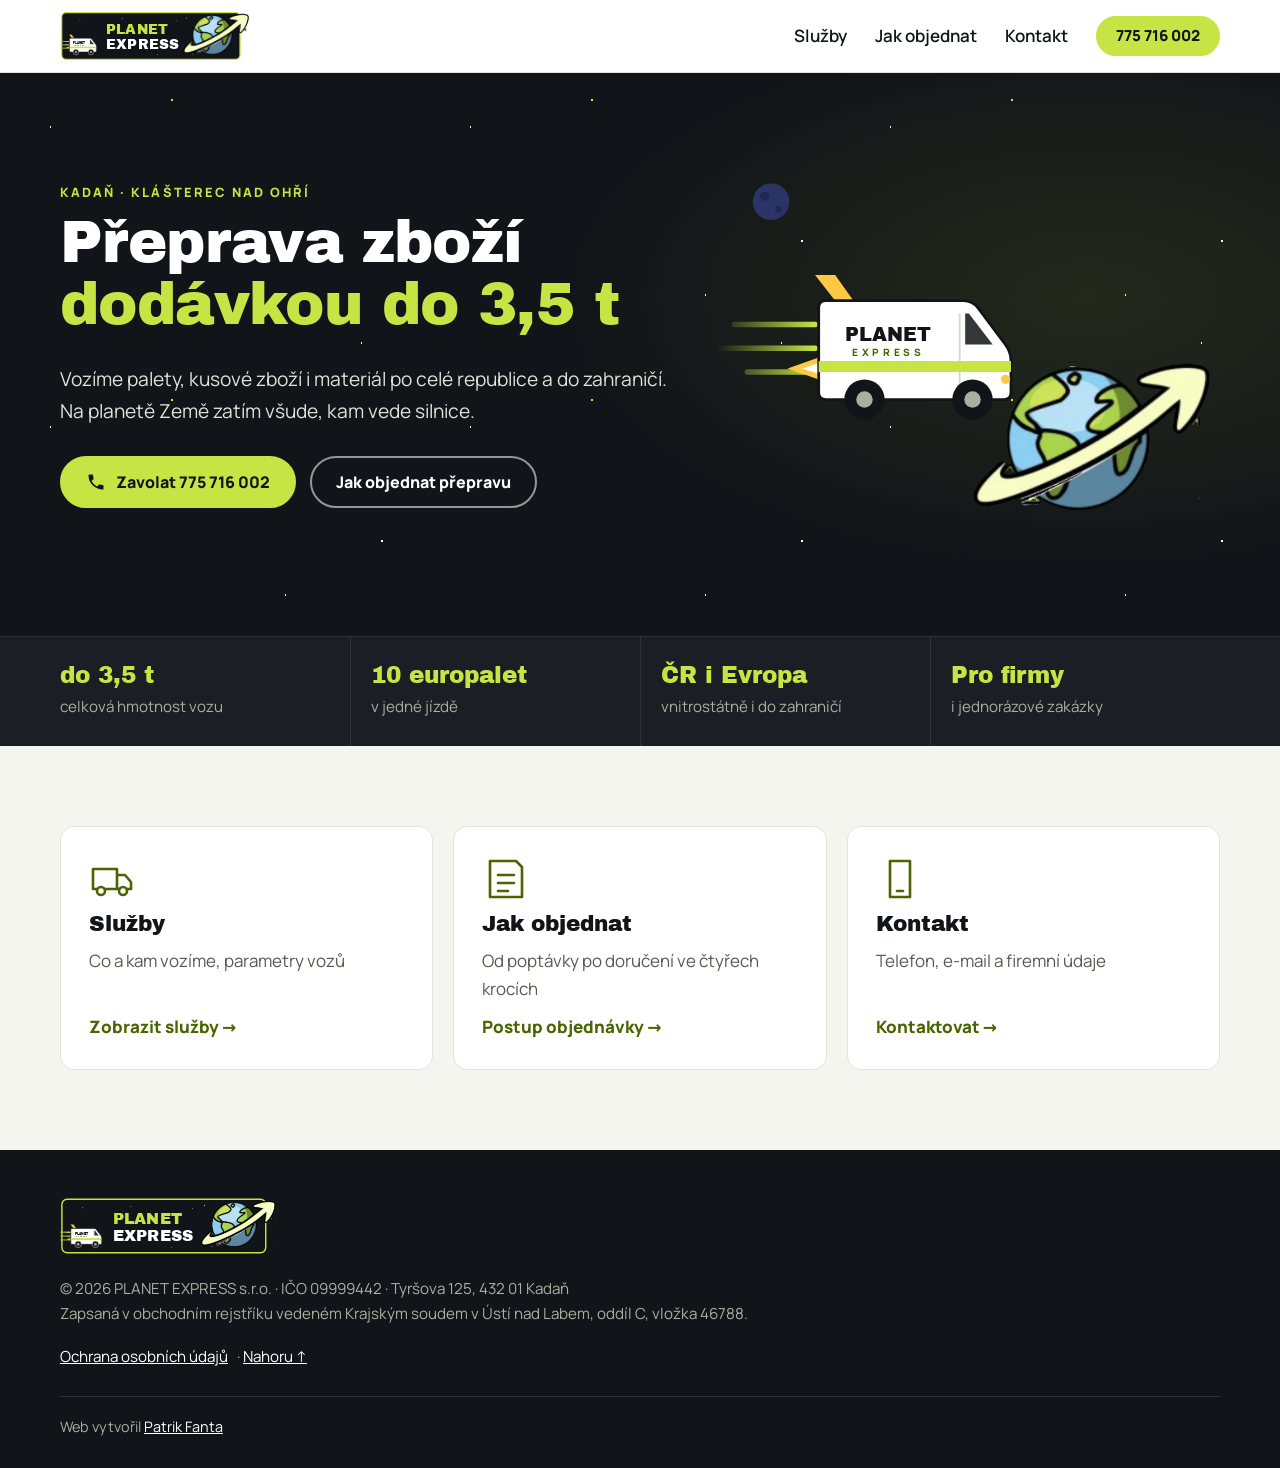
==== index.html @ 635c23ac "Planeta se šipkou z originálního loga v logu, úvodu i ikoně Co-Authored-By: Claude Opus 5.5 <noreply" ====
<!DOCTYPE html>
<html lang="cs">
<head>
<meta charset="utf-8">
<meta name="viewport" content="width=device-width, initial-scale=1">
<title>Planet Express | Přeprava zboží dodávkou | Kadaň a Klášterec nad Ohří</title>
<meta name="description" content="Přeprava zboží a palet dodávkou do 3,5 t z Kadaně a Klášterce nad Ohří po celé ČR i do zahraničí. Až 10 europalet v jedné jízdě.">
<link rel="canonical" href="https://patrikfanta-cze.github.io/planet-express-web/">
<meta property="og:type" content="website">
<meta property="og:title" content="Planet Express | Přeprava zboží dodávkou | Kadaň a Klášterec nad Ohří">
<meta property="og:description" content="Přeprava zboží a palet dodávkou do 3,5 t z Kadaně a Klášterce nad Ohří po celé ČR i do zahraničí. Až 10 europalet v jedné jízdě.">
<meta property="og:locale" content="cs_CZ">
<meta name="theme-color" content="#111418">
<link rel="icon" href="favicon.png?v=4" type="image/png">
<link rel="stylesheet" href="css/fonts.css?v=2">
<link rel="stylesheet" href="css/style.css?v=5">
<script type="application/ld+json">
{
  "@context": "https://schema.org",
  "@type": "LocalBusiness",
  "name": "PLANET EXPRESS s.r.o.",
  "description": "Přeprava zboží dodávkou do 3,5 t, až 10 europalet.",
  "url": "https://patrikfanta-cze.github.io/planet-express-web/",
  "telephone": "+420775716002",
  "email": "z.pechanek@gmail.com",
  "foundingDate": "2021",
  "vatID": "CZ09999442",
  "address": { "@type": "PostalAddress", "streetAddress": "Tyršova 125", "postalCode": "43201", "addressLocality": "Kadaň", "addressCountry": "CZ" },
  "areaServed": ["Česká republika", "Evropa"]
}
</script>
</head>
<body>
<a class="skip" href="#obsah">Přeskočit na obsah</a>

<header class="header" id="top">
  <div class="wrap header__inner">
    <a class="brand" href="#top" aria-label="Planet Express – úvod">
      <svg class="logo" viewBox="0 0 920 270" role="img" aria-label="Planet Express">
<defs>
          <linearGradient id="spd-h" x1="0" x2="1"><stop offset="0" stop-color="#c6e443" stop-opacity="0"/><stop offset="1" stop-color="#c6e443"/></linearGradient>
        </defs>
        <!-- černý štítek -->
        <rect x="8" y="22" width="860" height="226" rx="22" fill="#111418" stroke="#c6e443" stroke-width="6"/>
        <!-- hvězdy -->
        <g fill="#fff"><circle cx="300" cy="52" r="2"/><circle cx="560" cy="62" r="1.6"/><circle cx="470" cy="226" r="1.6"/><circle cx="96" cy="58" r="1.6"/><circle cx="640" cy="222" r="2"/></g>
        <circle cx="610" cy="48" r="2.4" fill="#ffc845"/>

        <!-- dodávka -->
        <g transform="translate(-30 40) scale(.62)">
          <path d="M30 196h88M10 222h108M44 248h74" stroke="url(#spd-h)" stroke-width="9" stroke-linecap="round"/>
          <path d="M122 232l-34 12 34 12z" fill="#ffc845" stroke="#111418" stroke-width="3" stroke-linejoin="round"/>
          <path d="M140 170l-22-28h22l20 28z" fill="#ffc845" stroke="#111418" stroke-width="3" stroke-linejoin="round"/>
          <path d="M130 170h150q10 0 16 8l30 40q6 8 6 18v34q0 8-8 8H130q-8 0-8-8v-92q0-8 8-8z" fill="#fff" stroke="#111418" stroke-width="4"/>
          <path d="M286 184l26 34h-30v-34z" fill="#111418" opacity=".85"/>
          <path d="M276 184v86" stroke="#d5d9cc" stroke-width="2"/>
          <rect x="124" y="236" width="206" height="12" fill="#c6e443"/>
          <text x="198" y="214" text-anchor="middle" font-family="Archivo Black, sans-serif" font-size="21" fill="#111418">PLANET</text>
          <text x="198" y="231" text-anchor="middle" font-family="Manrope, sans-serif" font-weight="800" font-size="11" letter-spacing="4" fill="#4a6400">EXPRESS</text>
          <circle cx="326" cy="256" r="5" fill="#ffc845"/>
          <circle cx="172" cy="278" r="22" fill="#111418" stroke="#fff" stroke-width="3"/><circle cx="172" cy="278" r="9" fill="#a9b0a0"/>
          <circle cx="290" cy="278" r="22" fill="#111418" stroke="#fff" stroke-width="3"/><circle cx="290" cy="278" r="9" fill="#a9b0a0"/>
        </g>

        <!-- nápis -->
        <text x="222" y="126" font-family="Archivo Black, sans-serif" font-size="66" fill="#c6e443" letter-spacing="1">PLANET</text>
        <text x="222" y="198" font-family="Archivo Black, sans-serif" font-size="66" fill="#ffffff" letter-spacing="1">EXPRESS</text>

        <!-- planeta se šipkou z originálního loga klienta -->
        <image href="img/planeta.png?v=1" x="585" y="25" width="330" height="204"/>
</svg>
    </a>
    <button class="nav-toggle" type="button" aria-expanded="false" aria-controls="nav">
      <span class="nav-toggle__bars" aria-hidden="true"></span><span class="sr">Menu</span>
    </button>
    <nav class="nav" id="nav">
      <a href="sluzby.html">Služby</a>
      <a href="jak-objednat.html">Jak objednat</a>
      <a href="kontakt.html">Kontakt</a>
      <a class="btn btn--small" href="tel:+420775716002">775 716 002</a>
    </nav>
  </div>
</header>

<main id="obsah">

  <section class="hero sky">
    <div class="wrap hero__inner">
      <div>
        <p class="eyebrow">Kadaň · Klášterec nad Ohří</p>
        <h1>Přeprava zboží<br><span>dodávkou do 3,5&nbsp;t</span></h1>
        <p class="hero__lead">Vozíme palety, kusové zboží i materiál po celé republice a do zahraničí. Na planetě Země zatím všude, kam vede silnice.</p>
        <div class="hero__actions">
          <a class="btn" href="tel:+420775716002"><svg viewBox="0 0 24 24" aria-hidden="true"><path d="M6.6 10.8a15.1 15.1 0 0 0 6.6 6.6l2.2-2.2a1 1 0 0 1 1-.25 11.4 11.4 0 0 0 3.6.57 1 1 0 0 1 1 1V20a1 1 0 0 1-1 1A17 17 0 0 1 3 4a1 1 0 0 1 1-1h3.5a1 1 0 0 1 1 1c0 1.25.2 2.45.57 3.57a1 1 0 0 1-.25 1z"/></svg> Zavolat 775 716 002</a>
          <a class="btn btn--ghost" href="jak-objednat.html">Jak objednat přepravu</a>
        </div>
      </div>
      <div class="hero__art"><svg viewBox="0 0 560 440" role="img" aria-label="Ilustrace: dodávka Planet Express letí vesmírem k zeměkouli">
  <defs>
    <radialGradient id="pl" cx="35%" cy="25%" r="80%">
      <stop offset="0" stop-color="#9fd8ff"/><stop offset=".55" stop-color="#4a9be0"/><stop offset="1" stop-color="#1d4f8a"/>
    </radialGradient>
    <linearGradient id="trail" x1="0" x2="1">
      <stop offset="0" stop-color="#c6e443" stop-opacity="0"/><stop offset="1" stop-color="#c6e443"/>
    </linearGradient>
  </defs>
  <circle cx="70" cy="62" r="20" fill="#2a3566"/><circle cx="63" cy="56" r="5" fill="#1f2852"/><circle cx="78" cy="70" r="3.5" fill="#1f2852"/>
  <image href="img/planeta.png?v=1" x="283" y="236" width="270" height="167"/>
  <g class="van-float">
    <path d="M30 196h88M10 222h108M44 248h74" stroke="url(#trail)" stroke-width="6" stroke-linecap="round"/>
    <path d="M122 232l-34 12 34 12z" fill="#ffc845"/><path d="M122 238l-18 6 18 6z" fill="#fff"/>
    <path d="M140 170l-22-28h22l20 28z" fill="#ffc845"/>
    <path d="M130 170h150q10 0 16 8l30 40q6 8 6 18v34q0 8-8 8H130q-8 0-8-8v-92q0-8 8-8z" fill="#ffffff" stroke="#111418" stroke-width="3"/>
    <path d="M286 184l26 34h-30v-34z" fill="#111418" opacity=".85"/>
    <path d="M276 184v86" stroke="#d5d9cc" stroke-width="2"/>
    <rect x="122" y="236" width="210" height="12" fill="#c6e443"/>
    <text x="198" y="214" text-anchor="middle" font-family="Archivo Black, sans-serif" font-size="21" fill="#111418">PLANET</text>
    <text x="198" y="231" text-anchor="middle" font-family="Manrope, sans-serif" font-weight="800" font-size="11" letter-spacing="4" fill="#4a6400">EXPRESS</text>
    <circle cx="326" cy="256" r="5" fill="#ffc845"/>
    <circle cx="172" cy="278" r="22" fill="#111418"/><circle cx="172" cy="278" r="9" fill="#a9b0a0"/>
    <circle cx="290" cy="278" r="22" fill="#111418"/><circle cx="290" cy="278" r="9" fill="#a9b0a0"/>
  </g>
</svg></div>
    </div>
  </section>

  <section class="facts" aria-label="Ve zkratce">
    <div class="wrap facts__grid">
      <div><strong>do 3,5&nbsp;t</strong><span>celková hmotnost vozu</span></div>
      <div><strong>10 europalet</strong><span>v jedné jízdě</span></div>
      <div><strong>ČR i Evropa</strong><span>vnitrostátně i do zahraničí</span></div>
      <div><strong>Pro firmy</strong><span>i jednorázové zakázky</span></div>
    </div>
  </section>

  <section class="section crossroads" aria-label="Rozcestník">
    <div class="wrap crossroads__grid">
      <a class="tile" href="sluzby.html"><svg viewBox="0 0 48 48" aria-hidden="true" fill="none" stroke="#4a6400" stroke-width="2.6" stroke-linecap="round" stroke-linejoin="round"><path d="M4 14h24v20H4zM28 20h8l6 7v7H28z"/><circle cx="12" cy="36" r="4" fill="#fff"/><circle cx="34" cy="36" r="4" fill="#fff"/></svg><strong>Služby</strong><span>Co a kam vozíme, parametry vozů</span><span class="tile__go">Zobrazit služby →</span></a>
      <a class="tile" href="jak-objednat.html"><svg viewBox="0 0 48 48" aria-hidden="true" fill="none" stroke="#4a6400" stroke-width="2.6" stroke-linecap="round" stroke-linejoin="round"><path d="M14 6h20l6 6v30H8V6h6"/><path d="M16 20h16M16 28h16M16 36h10"/></svg><strong>Jak objednat</strong><span>Od poptávky po doručení ve čtyřech krocích</span><span class="tile__go">Postup objednávky →</span></a>
      <a class="tile" href="kontakt.html"><svg viewBox="0 0 48 48" aria-hidden="true" fill="none" stroke="#4a6400" stroke-width="2.6" stroke-linecap="round" stroke-linejoin="round"><path d="M14 6h20v36H14z"/><path d="M21 36h6"/></svg><strong>Kontakt</strong><span>Telefon, e-mail a firemní údaje</span><span class="tile__go">Kontaktovat →</span></a>
    </div>
  </section>

</main>

<footer class="footer">
  <div class="wrap footer__inner">
    <a class="brand" href="#top" aria-label="Planet Express – úvod">
      <svg class="logo" viewBox="0 0 920 270" role="img" aria-label="Planet Express">
<defs>
          <linearGradient id="spd-f" x1="0" x2="1"><stop offset="0" stop-color="#c6e443" stop-opacity="0"/><stop offset="1" stop-color="#c6e443"/></linearGradient>
        </defs>
        <!-- černý štítek -->
        <rect x="8" y="22" width="860" height="226" rx="22" fill="#111418" stroke="#c6e443" stroke-width="6"/>
        <!-- hvězdy -->
        <g fill="#fff"><circle cx="300" cy="52" r="2"/><circle cx="560" cy="62" r="1.6"/><circle cx="470" cy="226" r="1.6"/><circle cx="96" cy="58" r="1.6"/><circle cx="640" cy="222" r="2"/></g>
        <circle cx="610" cy="48" r="2.4" fill="#ffc845"/>

        <!-- dodávka -->
        <g transform="translate(-30 40) scale(.62)">
          <path d="M30 196h88M10 222h108M44 248h74" stroke="url(#spd-f)" stroke-width="9" stroke-linecap="round"/>
          <path d="M122 232l-34 12 34 12z" fill="#ffc845" stroke="#111418" stroke-width="3" stroke-linejoin="round"/>
          <path d="M140 170l-22-28h22l20 28z" fill="#ffc845" stroke="#111418" stroke-width="3" stroke-linejoin="round"/>
          <path d="M130 170h150q10 0 16 8l30 40q6 8 6 18v34q0 8-8 8H130q-8 0-8-8v-92q0-8 8-8z" fill="#fff" stroke="#111418" stroke-width="4"/>
          <path d="M286 184l26 34h-30v-34z" fill="#111418" opacity=".85"/>
          <path d="M276 184v86" stroke="#d5d9cc" stroke-width="2"/>
          <rect x="124" y="236" width="206" height="12" fill="#c6e443"/>
          <text x="198" y="214" text-anchor="middle" font-family="Archivo Black, sans-serif" font-size="21" fill="#111418">PLANET</text>
          <text x="198" y="231" text-anchor="middle" font-family="Manrope, sans-serif" font-weight="800" font-size="11" letter-spacing="4" fill="#4a6400">EXPRESS</text>
          <circle cx="326" cy="256" r="5" fill="#ffc845"/>
          <circle cx="172" cy="278" r="22" fill="#111418" stroke="#fff" stroke-width="3"/><circle cx="172" cy="278" r="9" fill="#a9b0a0"/>
          <circle cx="290" cy="278" r="22" fill="#111418" stroke="#fff" stroke-width="3"/><circle cx="290" cy="278" r="9" fill="#a9b0a0"/>
        </g>

        <!-- nápis -->
        <text x="222" y="126" font-family="Archivo Black, sans-serif" font-size="66" fill="#c6e443" letter-spacing="1">PLANET</text>
        <text x="222" y="198" font-family="Archivo Black, sans-serif" font-size="66" fill="#ffffff" letter-spacing="1">EXPRESS</text>

        <!-- planeta se šipkou z originálního loga klienta -->
        <image href="img/planeta.png?v=1" x="585" y="25" width="330" height="204"/>
</svg>
    </a>
    <span>© <span id="rok">2026</span> PLANET EXPRESS s.r.o. · IČO 09999442 · Tyršova 125, 432 01 Kadaň<br>Zapsaná v obchodním rejstříku vedeném Krajským soudem v Ústí nad Labem, oddíl C, vložka 46788.</span>
    <span class="footer__links"><a href="ochrana-osobnich-udaju.html">Ochrana osobních údajů</a> · <a href="#top">Nahoru ↑</a></span>
    <p class="made">Web vytvořil <a href="mailto:patrik.fanta@gmail.com">Patrik Fanta</a></p>
  </div>
</footer>

<a class="call-fab" href="tel:+420775716002" aria-label="Zavolat na 775 716 002">
  <svg viewBox="0 0 24 24" aria-hidden="true"><path d="M6.6 10.8a15.1 15.1 0 0 0 6.6 6.6l2.2-2.2a1 1 0 0 1 1-.25 11.4 11.4 0 0 0 3.6.57 1 1 0 0 1 1 1V20a1 1 0 0 1-1 1A17 17 0 0 1 3 4a1 1 0 0 1 1-1h3.5a1 1 0 0 1 1 1c0 1.25.2 2.45.57 3.57a1 1 0 0 1-.25 1z"/></svg>
</a>

<script src="js/main.js?v=1"></script>
<!-- Anonymní měření návštěvnosti bez cookies (GoatCounter), skript hostovaný lokálně -->
<script data-goatcounter="https://planet-express.goatcounter.com/count" async src="js/count.js"></script>
</body>
</html>
---- css/fonts.css ----
/* Self-hosted fonts (SIL Open Font License) */
@font-face {
  font-family: 'Manrope';
  font-style: normal;
  font-weight: 400;
  font-display: swap;
  src: url(../fonts/manrope-400-latin-ext.woff2) format('woff2');
  unicode-range: U+0100-02BA, U+02BD-02C5, U+02C7-02CC, U+02CE-02D7, U+02DD-02FF, U+0304, U+0308, U+0329, U+1D00-1DBF, U+1E00-1E9F, U+1EF2-1EFF, U+2020, U+20A0-20AB, U+20AD-20C0, U+2113, U+2C60-2C7F, U+A720-A7FF;
}
@font-face {
  font-family: 'Manrope';
  font-style: normal;
  font-weight: 400;
  font-display: swap;
  src: url(../fonts/manrope-400-latin.woff2) format('woff2');
  unicode-range: U+0000-00FF, U+0131, U+0152-0153, U+02BB-02BC, U+02C6, U+02DA, U+02DC, U+0304, U+0308, U+0329, U+2000-206F, U+20AC, U+2122, U+2191, U+2193, U+2212, U+2215, U+FEFF, U+FFFD;
}
@font-face {
  font-family: 'Manrope';
  font-style: normal;
  font-weight: 600;
  font-display: swap;
  src: url(../fonts/manrope-600-latin-ext.woff2) format('woff2');
  unicode-range: U+0100-02BA, U+02BD-02C5, U+02C7-02CC, U+02CE-02D7, U+02DD-02FF, U+0304, U+0308, U+0329, U+1D00-1DBF, U+1E00-1E9F, U+1EF2-1EFF, U+2020, U+20A0-20AB, U+20AD-20C0, U+2113, U+2C60-2C7F, U+A720-A7FF;
}
@font-face {
  font-family: 'Manrope';
  font-style: normal;
  font-weight: 600;
  font-display: swap;
  src: url(../fonts/manrope-600-latin.woff2) format('woff2');
  unicode-range: U+0000-00FF, U+0131, U+0152-0153, U+02BB-02BC, U+02C6, U+02DA, U+02DC, U+0304, U+0308, U+0329, U+2000-206F, U+20AC, U+2122, U+2191, U+2193, U+2212, U+2215, U+FEFF, U+FFFD;
}
@font-face {
  font-family: 'Manrope';
  font-style: normal;
  font-weight: 800;
  font-display: swap;
  src: url(../fonts/manrope-800-latin-ext.woff2) format('woff2');
  unicode-range: U+0100-02BA, U+02BD-02C5, U+02C7-02CC, U+02CE-02D7, U+02DD-02FF, U+0304, U+0308, U+0329, U+1D00-1DBF, U+1E00-1E9F, U+1EF2-1EFF, U+2020, U+20A0-20AB, U+20AD-20C0, U+2113, U+2C60-2C7F, U+A720-A7FF;
}
@font-face {
  font-family: 'Manrope';
  font-style: normal;
  font-weight: 800;
  font-display: swap;
  src: url(../fonts/manrope-800-latin.woff2) format('woff2');
  unicode-range: U+0000-00FF, U+0131, U+0152-0153, U+02BB-02BC, U+02C6, U+02DA, U+02DC, U+0304, U+0308, U+0329, U+2000-206F, U+20AC, U+2122, U+2191, U+2193, U+2212, U+2215, U+FEFF, U+FFFD;
}
@font-face {
  font-family: 'Archivo Black';
  font-style: normal;
  font-weight: 400;
  font-display: swap;
  src: url(../fonts/archivo-black-400-latin-ext.woff2) format('woff2');
  unicode-range: U+0100-02BA, U+02BD-02C5, U+02C7-02CC, U+02CE-02D7, U+02DD-02FF, U+0304, U+0308, U+0329, U+1D00-1DBF, U+1E00-1E9F, U+1EF2-1EFF, U+2020, U+20A0-20AB, U+20AD-20C0, U+2113, U+2C60-2C7F, U+A720-A7FF;
}
@font-face {
  font-family: 'Archivo Black';
  font-style: normal;
  font-weight: 400;
  font-display: swap;
  src: url(../fonts/archivo-black-400-latin.woff2) format('woff2');
  unicode-range: U+0000-00FF, U+0131, U+0152-0153, U+02BB-02BC, U+02C6, U+02DA, U+02DC, U+0304, U+0308, U+0329, U+2000-206F, U+20AC, U+2122, U+2191, U+2193, U+2212, U+2215, U+FEFF, U+FFFD;
}
---- css/style.css ----
:root {
  --space: #111418;        /* téměř černá – tmavé sekce, text */
  --space-2: #1b1f25;      /* panely na tmavém */
  --line-dark: #2c323b;
  --paper: #f4f5ef;
  --white: #fff;
  --muted: #565b52;        /* šedý text na světlém */
  --muted-dark: #a9b0a0;   /* šedý text na tmavém */
  --green: #c6e443;        /* limetková – plochy, tlačítka, čáry */
  --green-text: #4a6400;   /* tmavě olivová pro text na světlém pozadí */
  --star: #ffc845;         /* žlutá hvězda – drobné akcenty */
  --radius: 14px;
  --head: 'Archivo Black', 'Arial Black', sans-serif;
  --body: 'Manrope', system-ui, sans-serif;
}

*, *::before, *::after { box-sizing: border-box; }
html { scroll-behavior: smooth; scroll-padding-top: 84px; }
@media (prefers-reduced-motion: reduce) { html { scroll-behavior: auto; } }
body { margin: 0; font: 400 1.0625rem/1.65 var(--body); color: var(--space); background: var(--paper); }
img, svg { max-width: 100%; display: block; }
a { color: var(--green-text); }
h1, h2, h3 { font-family: var(--head); font-weight: 400; line-height: 1.05; margin: 0 0 .5em; letter-spacing: -.01em; }
h1 { font-size: clamp(2.3rem, 5.6vw, 4rem); }
h2 { font-size: clamp(1.8rem, 3.6vw, 2.6rem); }
h3 { font-size: 1.25rem; }
p { margin: 0 0 1em; }
:focus-visible { outline: 3px solid var(--green); outline-offset: 3px; }

.wrap { width: min(1160px, 100% - 32px); margin-inline: auto; }
.sr { position: absolute; width: 1px; height: 1px; overflow: hidden; clip: rect(0 0 0 0); white-space: nowrap; }
.skip { position: absolute; left: -999px; top: 8px; background: var(--space); color: #fff; padding: 8px 14px; z-index: 100; }
.skip:focus { left: 8px; }

.eyebrow { font: 800 .8rem/1.2 var(--body); letter-spacing: .16em; text-transform: uppercase; color: var(--green-text); margin-bottom: .8em; }
.dark .eyebrow, .hero .eyebrow, .page-head .eyebrow { color: var(--green); }

/* Tlačítka */
.btn {
  display: inline-flex; align-items: center; gap: 10px; padding: 14px 24px;
  background: var(--green); color: var(--space); border: 2px solid var(--green); border-radius: 999px;
  font: 800 1rem/1 var(--body); text-decoration: none; cursor: pointer; transition: background .2s, color .2s, border-color .2s, transform .2s;
}
.btn:hover { background: #d8f06a; border-color: #d8f06a; transform: translateY(-1px); }
.btn svg { width: 20px; height: 20px; fill: currentColor; }
.btn--ghost { background: transparent; color: #fff; border-color: rgba(255,255,255,.55); }
.btn--ghost:hover { background: #fff; color: var(--space); border-color: #fff; }
.btn--small { padding: 10px 18px; font-size: .95rem; }

/* Logo */
.brand { display: inline-flex; align-items: center; }
.brand .logo { height: 56px; width: auto; }
.footer .brand .logo { height: 64px; }

/* Hlavička */
.header { position: sticky; top: 0; z-index: 50; background: rgba(255,255,255,.96); backdrop-filter: blur(6px); border-bottom: 1px solid #e2e4da; }
.header__inner { display: flex; align-items: center; justify-content: space-between; min-height: 72px; gap: 20px; }
.nav { display: flex; align-items: center; gap: 28px; }
.nav a:not(.btn) { color: var(--space); text-decoration: none; font-weight: 600; }
.nav a:not(.btn):hover, .nav a[aria-current="page"] { color: var(--green-text); }
.nav a[aria-current="page"] { text-decoration: underline; text-decoration-thickness: 3px; text-underline-offset: 8px; text-decoration-color: var(--green); }
.nav-toggle { display: none; background: none; border: 0; padding: 10px; cursor: pointer; }
.nav-toggle__bars, .nav-toggle__bars::before, .nav-toggle__bars::after { display: block; width: 26px; height: 3px; border-radius: 2px; background: var(--space); position: relative; transition: transform .2s; }
.nav-toggle__bars::before, .nav-toggle__bars::after { content: ""; position: absolute; left: 0; }
.nav-toggle__bars::before { top: -8px; }
.nav-toggle__bars::after { top: 8px; }
.nav-toggle[aria-expanded="true"] .nav-toggle__bars { background: transparent; }
.nav-toggle[aria-expanded="true"] .nav-toggle__bars::before { transform: translateY(8px) rotate(45deg); }
.nav-toggle[aria-expanded="true"] .nav-toggle__bars::after { transform: translateY(-8px) rotate(-45deg); }

@media (max-width: 860px) {
  .nav-toggle { display: block; }
  .nav { position: absolute; top: 100%; left: 0; right: 0; flex-direction: column; align-items: stretch; gap: 0;
    background: var(--white); border-bottom: 1px solid #e2e4da; padding: 8px 16px 16px; display: none; }
  .nav.is-open { display: flex; }
  .nav a:not(.btn) { padding: 12px 0; border-bottom: 1px solid #eef0e8; }
  .nav a[aria-current="page"] { text-decoration: none; }
  .nav .btn { margin-top: 12px; justify-content: center; }
  .brand .logo { height: 46px; }
}

/* Hvězdné nebe (čisté CSS, nic se nestahuje) */
.sky {
  background-color: var(--space);
  background-image:
    radial-gradient(1.5px 1.5px at 12% 18%, #fff 50%, transparent 51%),
    radial-gradient(1px 1px at 27% 62%, #fff 50%, transparent 51%),
    radial-gradient(2px 2px at 41% 9%, var(--star) 50%, transparent 51%),
    radial-gradient(1px 1px at 55% 38%, #fff 50%, transparent 51%),
    radial-gradient(1.5px 1.5px at 68% 74%, #fff 50%, transparent 51%),
    radial-gradient(1px 1px at 79% 22%, #fff 50%, transparent 51%),
    radial-gradient(2px 2px at 91% 56%, #fff 50%, transparent 51%),
    radial-gradient(1px 1px at 6% 84%, #fff 50%, transparent 51%),
    radial-gradient(1px 1px at 35% 88%, var(--star) 50%, transparent 51%),
    radial-gradient(1.5px 1.5px at 86% 90%, #fff 50%, transparent 51%),
    radial-gradient(ellipse 60% 70% at 85% 40%, rgba(198,228,67,.10), transparent 70%);
  background-size: 420px 300px, 420px 300px, 420px 300px, 420px 300px, 420px 300px, 420px 300px, 420px 300px, 420px 300px, 420px 300px, 420px 300px, 100% 100%;
}

/* Úvod */
.hero { position: relative; color: #fff; overflow: hidden; }
.hero h1 { font-size: clamp(2.3rem, 5vw, 3.7rem); }
.hero__inner { display: grid; grid-template-columns: 1.2fr 1fr; align-items: center; gap: 32px; padding: 72px 0 88px; }
.hero h1 span { color: var(--green); }
.hero__lead { font-size: 1.2rem; color: #dfe3d8; max-width: 34em; }
.hero__actions { display: flex; flex-wrap: wrap; gap: 14px; margin-top: 28px; }
.hero__art { position: relative; }
.hero__art svg { width: 100%; height: auto; }
.van-float { animation: float 4s ease-in-out infinite; }
@keyframes float { 50% { transform: translateY(-6px); } }
@media (prefers-reduced-motion: reduce) { .van-float { animation: none; } }
@media (max-width: 860px) {
  .hero__inner { grid-template-columns: 1fr; padding: 48px 0 56px; }
  .hero__art { order: -1; max-width: 460px; }
}

/* Fakta */
.facts { background: var(--space-2); color: #fff; border-top: 1px solid var(--line-dark); }
.facts__grid { display: grid; grid-template-columns: repeat(4, 1fr); }
.facts__grid > div { padding: 26px 20px; border-left: 1px solid var(--line-dark); }
.facts__grid > div:first-child { border-left: 0; padding-left: 0; }
.facts strong { display: block; font: 400 1.45rem/1.1 var(--head); color: var(--green); margin-bottom: 4px; }
.facts span { color: var(--muted-dark); font-size: .95rem; }
@media (max-width: 860px) {
  .facts__grid { grid-template-columns: 1fr 1fr; }
  .facts__grid > div { padding: 20px 14px; border-left: 0; border-top: 1px solid var(--line-dark); }
  .facts__grid > div:nth-child(-n+2) { border-top: 0; }
  .facts__grid > div:nth-child(odd) { padding-left: 0; }
}

/* Sekce */
.section { padding: 80px 0; }
.section--tight { padding: 56px 0; }
.section__head { max-width: 680px; margin-bottom: 40px; }
.section__head p { color: var(--muted); font-size: 1.1rem; }

/* Hlavička podstránky */
.page-head { color: #fff; padding: 64px 0 56px; }
.page-head h1 { margin-bottom: .3em; }
.page-head p:not(.eyebrow) { color: #dfe3d8; font-size: 1.15rem; max-width: 40em; margin: 0; }

/* Rozcestník */
.crossroads__grid { display: grid; grid-template-columns: repeat(3, 1fr); gap: 20px; }
.tile { display: flex; flex-direction: column; gap: 10px; padding: 28px; background: var(--white); border: 1px solid #e2e4da; border-radius: var(--radius);
  color: var(--space); text-decoration: none; transition: transform .2s, box-shadow .2s, border-color .2s; }
.tile:hover { transform: translateY(-3px); box-shadow: 0 14px 30px rgba(17,20,24,.10); border-color: var(--green); }
.tile svg { width: 48px; height: 48px; }
.tile strong { font: 400 1.35rem/1.1 var(--head); }
.tile span { color: var(--muted); }
.tile__go { margin-top: auto; font-weight: 800; color: var(--green-text) !important; }
@media (max-width: 860px) { .crossroads__grid { grid-template-columns: 1fr; } }

/* Služby */
.cards { display: grid; grid-template-columns: repeat(2, 1fr); gap: 20px; }
.card { background: var(--white); border: 1px solid #e2e4da; border-radius: var(--radius); padding: 30px; }
.card svg { width: 52px; height: 52px; margin-bottom: 16px; }
.card p { color: var(--muted); margin: 0; }
.card ul { color: var(--muted); margin: 12px 0 0; padding-left: 1.2em; }
@media (max-width: 760px) { .cards { grid-template-columns: 1fr; } }

/* Vůz – parametry */
.spec { display: grid; grid-template-columns: 1fr 1fr; gap: 40px; align-items: center; }
.spec__list { list-style: none; margin: 0; padding: 0; }
.spec__list li { display: flex; justify-content: space-between; gap: 20px; padding: 14px 0; border-bottom: 1px solid var(--line-dark); }
.spec__list li span { color: var(--muted-dark); }
.spec__list li strong { color: #fff; text-align: right; }
.dark { color: #fff; }
.dark p { color: #dfe3d8; }
@media (max-width: 860px) { .spec { grid-template-columns: 1fr; } }

/* Postup */
.steps { list-style: none; margin: 0; padding: 0; display: grid; grid-template-columns: repeat(4, 1fr); gap: 20px; counter-reset: s; }
.steps li { counter-increment: s; position: relative; background: var(--white); border: 1px solid #e2e4da; border-radius: var(--radius); padding: 28px 24px; }
.steps li::before { content: counter(s); display: grid; place-items: center; width: 46px; height: 46px; border-radius: 50%;
  background: var(--space); color: var(--green); font: 400 1.4rem/1 var(--head); margin-bottom: 16px; }
.steps p { color: var(--muted); margin: 0; }
@media (max-width: 960px) { .steps { grid-template-columns: 1fr 1fr; } }
@media (max-width: 560px) { .steps { grid-template-columns: 1fr; } }

.checklist { list-style: none; padding: 0; margin: 0; display: grid; grid-template-columns: 1fr 1fr; gap: 10px 28px; }
.checklist li { padding-left: 32px; position: relative; }
.checklist li::before { content: ""; position: absolute; left: 0; top: .35em; width: 18px; height: 18px; border-radius: 50%;
  background: var(--green) url("data:image/svg+xml,%3Csvg xmlns='http://www.w3.org/2000/svg' viewBox='0 0 24 24'%3E%3Cpath d='M9 16.2 4.8 12l-1.4 1.4L9 19 21 7l-1.4-1.4z' fill='%23111418'/%3E%3C/svg%3E") center/14px no-repeat; }
@media (max-width: 640px) { .checklist { grid-template-columns: 1fr; } }

/* Výzva */
.cta { color: #fff; border-radius: 22px; padding: 48px; display: flex; align-items: center; justify-content: space-between; gap: 28px; flex-wrap: wrap; }
.cta h2 { margin: 0 0 .2em; }
.cta p { color: #dfe3d8; margin: 0; }
@media (max-width: 560px) { .cta { padding: 32px 22px; } }

/* Kontakt */
.contact { display: grid; grid-template-columns: 1.1fr 1fr; gap: 24px; }
.contact__card { background: var(--white); border: 1px solid #e2e4da; border-radius: var(--radius); padding: 32px; }
.contact__person { font: 400 1.35rem/1.2 var(--head); margin: 0 0 2px; }
.contact__role { color: var(--muted); margin-bottom: 22px; }
.contact__line { display: flex; align-items: center; gap: 14px; padding: 14px 0; border-top: 1px solid #eef0e8; font-size: 1.15rem; font-weight: 600; }
.contact__line svg { width: 22px; height: 22px; fill: var(--green-text); flex: none; }
.contact__line a { color: var(--space); text-decoration: none; overflow-wrap: anywhere; }
.contact__line a:hover { color: var(--green-text); text-decoration: underline; }
.contact dl { margin: 0; display: grid; grid-template-columns: auto 1fr; gap: 10px 20px; }
.contact dt { color: var(--muted); }
.contact dd { margin: 0; font-weight: 600; }
@media (max-width: 860px) { .contact { grid-template-columns: 1fr; } }

/* Dokumenty */
.legal { padding: 56px 0 80px; }
.legal .wrap { max-width: 820px; }
.legal section { margin-bottom: 36px; }
.legal h2 { font-size: 1.8rem; }
.legal h3 { font-size: 1.2rem; margin-top: 1.2em; }
.legal li { margin-bottom: .4em; }
.legal-date { color: var(--muted); }

/* Patička */
.footer { background: var(--space); color: var(--muted-dark); padding: 44px 0 30px; font-size: .95rem; }
.footer__inner { display: grid; gap: 18px; }
.footer a { color: #fff; }
.footer__links a { margin-right: 6px; }
.made { margin: 8px 0 0; padding-top: 18px; border-top: 1px solid var(--line-dark); font-size: .9rem; }

/* Plovoucí tlačítko Zavolat (mobil) */
.call-fab { position: fixed; right: 16px; bottom: 16px; z-index: 60; width: 58px; height: 58px; border-radius: 50%; display: none; place-items: center;
  background: var(--green); box-shadow: 0 8px 24px rgba(17,20,24,.35); opacity: 0; transform: translateY(12px); transition: opacity .2s, transform .2s; pointer-events: none; }
.call-fab svg { width: 26px; height: 26px; fill: var(--space); }
.call-fab.is-shown { opacity: 1; transform: none; pointer-events: auto; }
@media (max-width: 860px) { .call-fab { display: grid; } }

/* 404 */
.notfound { text-align: center; color: #fff; padding: 100px 0 120px; }
.notfound p { color: #dfe3d8; }
.notfound .btn { margin-top: 12px; }
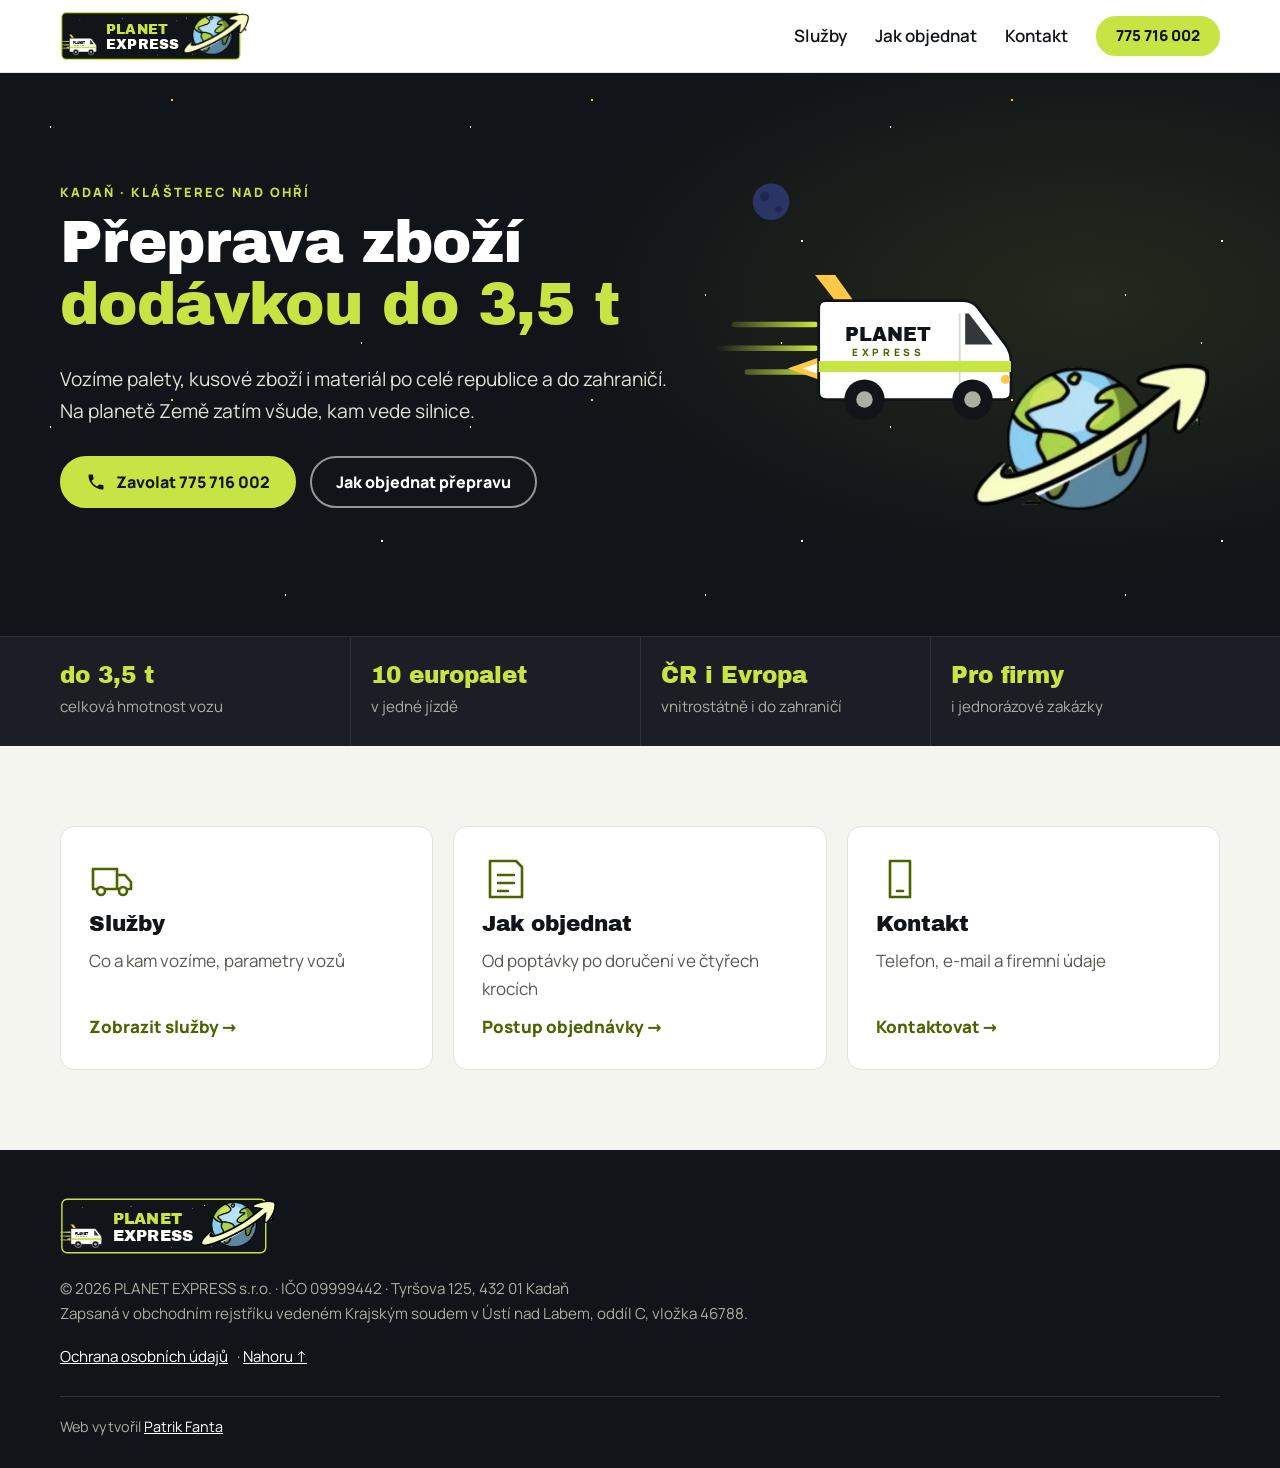
==== commit de0eb8a9: "Čistší výřez planety, výraznější pohyb dodávky Co-Authored-By: Claude Opus 5.5 <noreply@anthropic.co" ====
--- a/index.html
+++ b/index.html
@@ -11,9 +11,9 @@
 <meta property="og:description" content="Přeprava zboží a palet dodávkou do 3,5 t z Kadaně a Klášterce nad Ohří po celé ČR i do zahraničí. Až 10 europalet v jedné jízdě.">
 <meta property="og:locale" content="cs_CZ">
 <meta name="theme-color" content="#111418">
-<link rel="icon" href="favicon.png?v=4" type="image/png">
+<link rel="icon" href="favicon.png?v=5" type="image/png">
 <link rel="stylesheet" href="css/fonts.css?v=2">
-<link rel="stylesheet" href="css/style.css?v=5">
+<link rel="stylesheet" href="css/style.css?v=6">
 <script type="application/ld+json">
 {
   "@context": "https://schema.org",
@@ -67,7 +67,7 @@
         <text x="222" y="198" font-family="Archivo Black, sans-serif" font-size="66" fill="#ffffff" letter-spacing="1">EXPRESS</text>
 
         <!-- planeta se šipkou z originálního loga klienta -->
-        <image href="img/planeta.png?v=1" x="585" y="25" width="330" height="204"/>
+        <image href="img/planeta.png?v=2" x="585" y="25" width="330" height="204"/>
 </svg>
     </a>
     <button class="nav-toggle" type="button" aria-expanded="false" aria-controls="nav">
@@ -105,7 +105,7 @@
     </linearGradient>
   </defs>
   <circle cx="70" cy="62" r="20" fill="#2a3566"/><circle cx="63" cy="56" r="5" fill="#1f2852"/><circle cx="78" cy="70" r="3.5" fill="#1f2852"/>
-  <image href="img/planeta.png?v=1" x="283" y="236" width="270" height="167"/>
+  <image href="img/planeta.png?v=2" x="283" y="236" width="270" height="167"/>
   <g class="van-float">
     <path d="M30 196h88M10 222h108M44 248h74" stroke="url(#trail)" stroke-width="6" stroke-linecap="round"/>
     <path d="M122 232l-34 12 34 12z" fill="#ffc845"/><path d="M122 238l-18 6 18 6z" fill="#fff"/>
@@ -177,7 +177,7 @@
         <text x="222" y="198" font-family="Archivo Black, sans-serif" font-size="66" fill="#ffffff" letter-spacing="1">EXPRESS</text>
 
         <!-- planeta se šipkou z originálního loga klienta -->
-        <image href="img/planeta.png?v=1" x="585" y="25" width="330" height="204"/>
+        <image href="img/planeta.png?v=2" x="585" y="25" width="330" height="204"/>
 </svg>
     </a>
     <span>© <span id="rok">2026</span> PLANET EXPRESS s.r.o. · IČO 09999442 · Tyršova 125, 432 01 Kadaň<br>Zapsaná v obchodním rejstříku vedeném Krajským soudem v Ústí nad Labem, oddíl C, vložka 46788.</span>
--- a/css/style.css
+++ b/css/style.css
@@ -106,8 +106,8 @@
 .hero__actions { display: flex; flex-wrap: wrap; gap: 14px; margin-top: 28px; }
 .hero__art { position: relative; }
 .hero__art svg { width: 100%; height: auto; }
-.van-float { animation: float 4s ease-in-out infinite; }
-@keyframes float { 50% { transform: translateY(-6px); } }
+.van-float { animation: float 3.2s ease-in-out infinite; }
+@keyframes float { 0%, 100% { transform: translate(0, 0); } 30% { transform: translate(10px, -18px); } 65% { transform: translate(-6px, -6px); } }
 @media (prefers-reduced-motion: reduce) { .van-float { animation: none; } }
 @media (max-width: 860px) {
   .hero__inner { grid-template-columns: 1fr; padding: 48px 0 56px; }
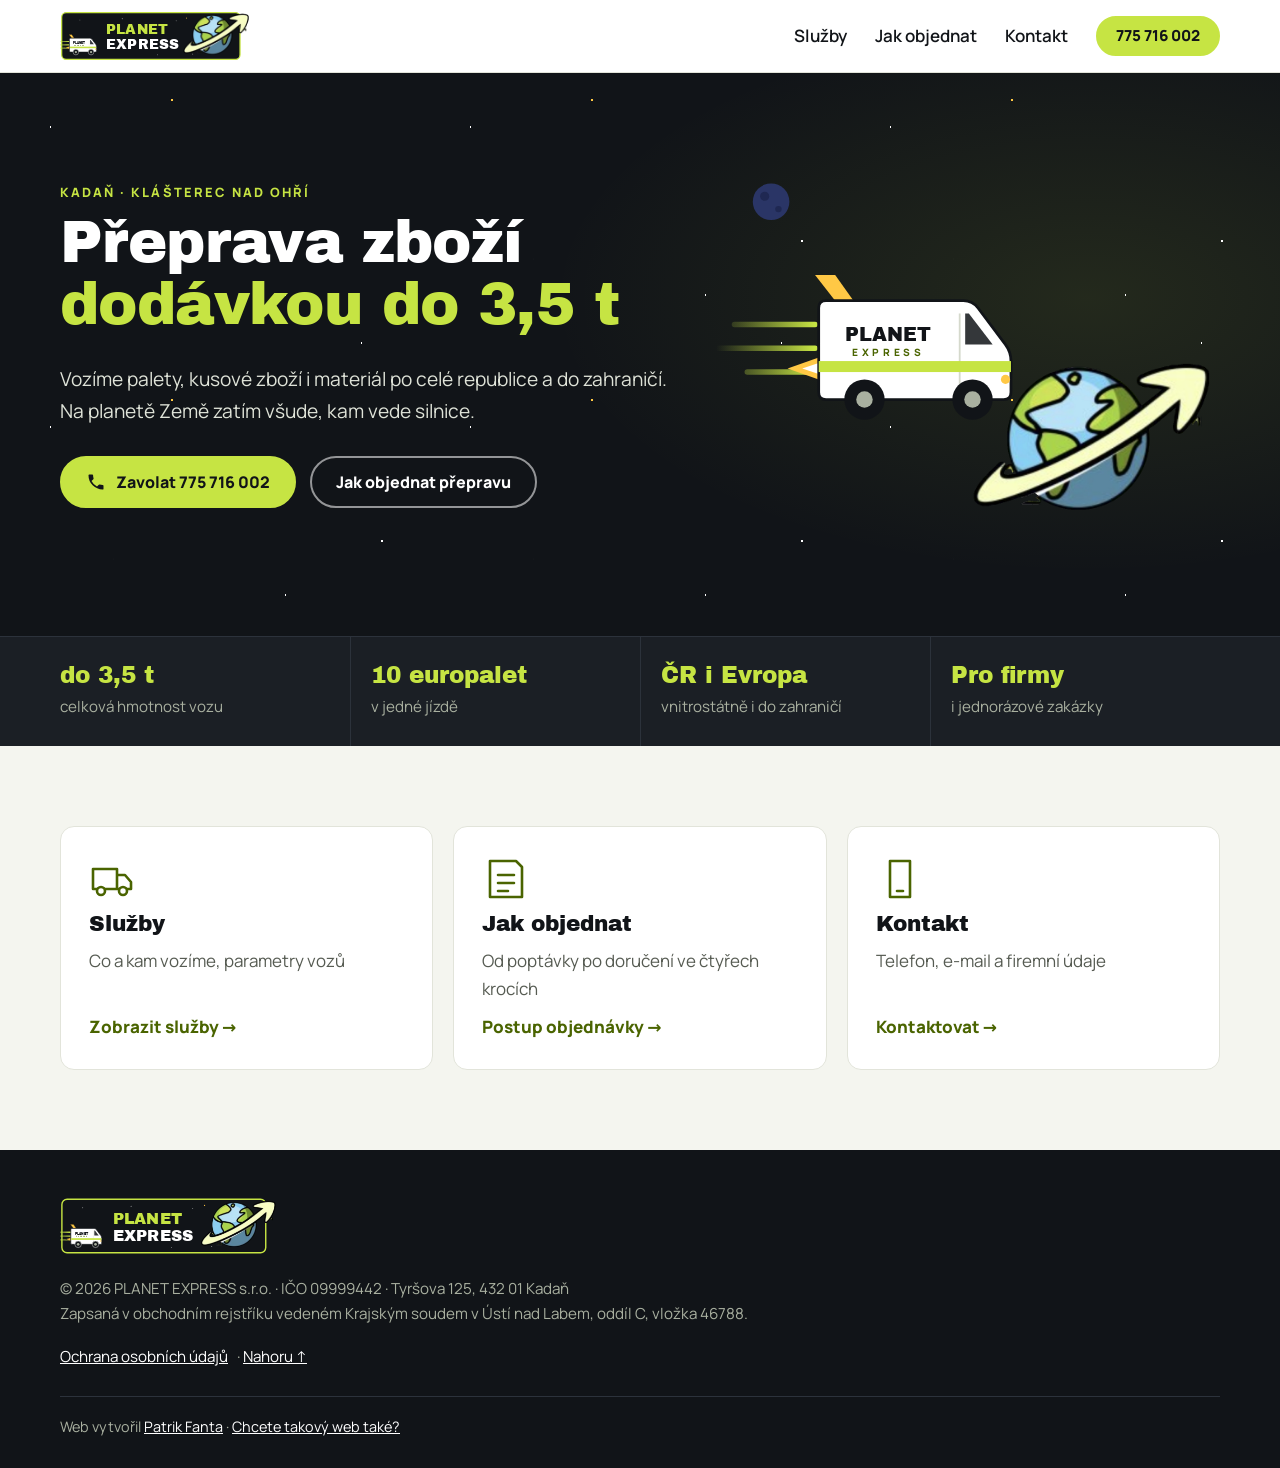
==== commit 37725882: "Patička: výzva Chcete takový web také? s odkazem a sledováním ref Co-Authored-By: Claude Sonnet 5.5 " ====
--- a/index.html
+++ b/index.html
@@ -182,7 +182,7 @@
     </a>
     <span>© <span id="rok">2026</span> PLANET EXPRESS s.r.o. · IČO 09999442 · Tyršova 125, 432 01 Kadaň<br>Zapsaná v obchodním rejstříku vedeném Krajským soudem v Ústí nad Labem, oddíl C, vložka 46788.</span>
     <span class="footer__links"><a href="ochrana-osobnich-udaju.html">Ochrana osobních údajů</a> · <a href="#top">Nahoru ↑</a></span>
-    <p class="made">Web vytvořil <a href="mailto:patrik.fanta@gmail.com">Patrik Fanta</a></p>
+    <p class="made">Web vytvořil <a href="https://patrikfanta.cz/?ref=planet-express" target="_blank" rel="noopener">Patrik Fanta</a> · <a href="https://patrikfanta.cz/?ref=planet-express" target="_blank" rel="noopener">Chcete takový web také?</a></p>
   </div>
 </footer>
 
